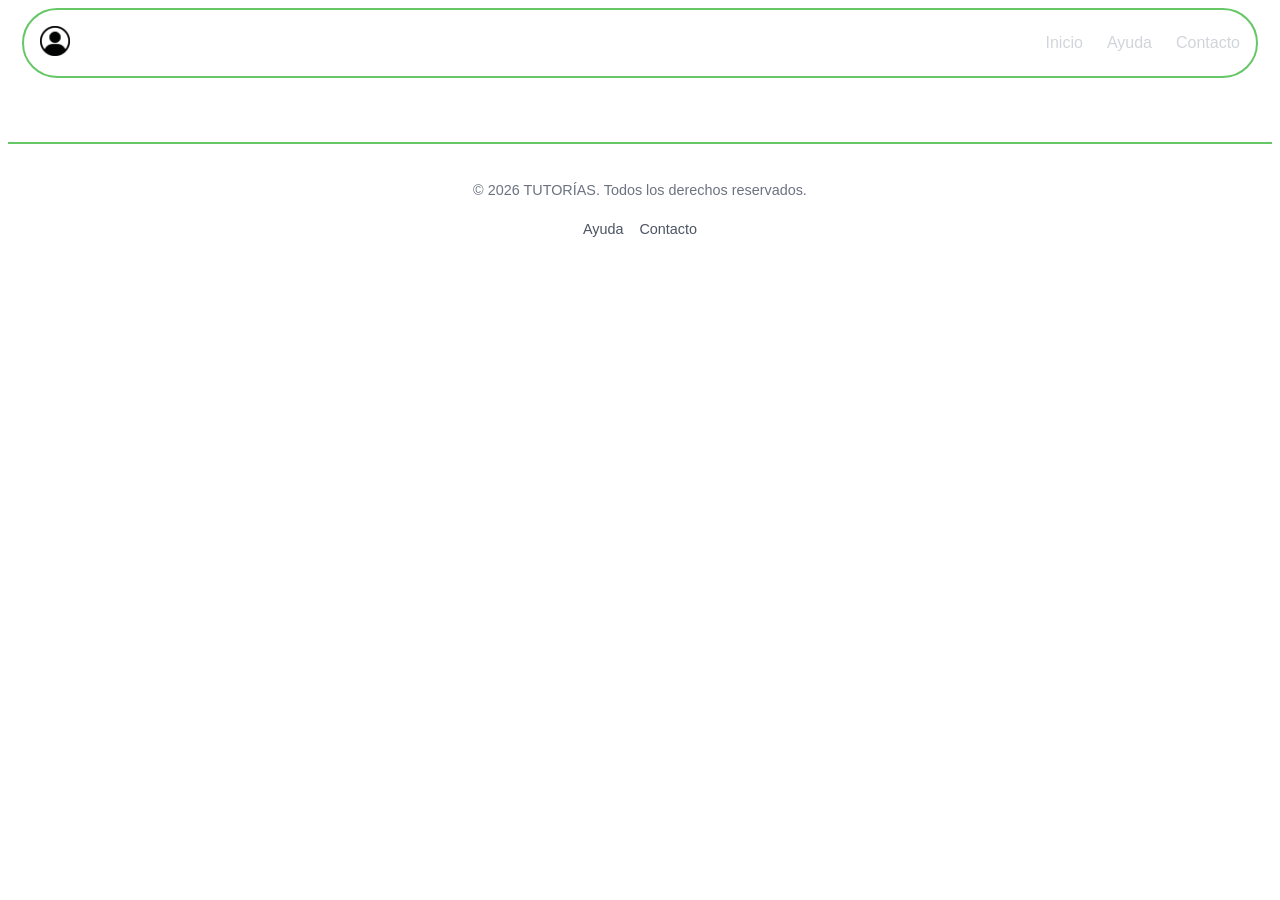
==== index.html @ 4864d7c5 "estructura inicial" ====
<!doctype html>
<html lang="en">
  <head>
    <meta charset="UTF-8" />
    <meta name="viewport" content="width=device-width, initial-scale=1.0" />
    <title>TUTORÍA</title>
    <link rel="stylesheet" href="public/css/nav.css" />
    <link rel="stylesheet" href="public/css/dialog.css" />
    <script src="public/js/iniciarSesion.js" defer></script>
  </head>

  <body>
    <nav class="navbar" aria-label="Navegación principal">
      <div class="logo">
        <img
          src="public/img/ini_sesion.png"
          id="iniciarSesion"
          width="30px"
          height="30px"
        />
      </div>

      <ul class="nav-links">
        <li><a href="index.html">Inicio</a></li>
        <li><a href="ayuda.html">Ayuda</a></li>
        <li><a href="contacto.html">Contacto</a></li>
      </ul>

      <button class="menu-btn" aria-label="Abrir menú">☰</button>
    </nav>

    <dialog id="miModal">
      <!-- Botón de cerrar (X) en la esquina superior derecha -->
      <form method="dialog">
        <button class="btn-cerrar-x" aria-label="Cerrar modal">×</button>
      </form>

      <h2>Iniciar Sesión</h2>
      <p class="modal-subtitulo">
        Introduce tus credenciales para acceder a tu cuenta.
      </p>

      <!-- Formulario de Inicio de Sesión -->
      <form class="formulario-login" id="loginForm">
        <div class="grupo-input">
          <label for="usuario">Usuario</label>
          <input
            type="text"
            id="usuario"
            placeholder="Nombre de usuario"
            required
            autocomplete="username"
          />
        </div>

        <div class="grupo-input">
          <label for="password">Contraseña</label>
          <input
            type="password"
            id="password"
            placeholder="••••••••"
            required
            autocomplete="current-password"
          />
        </div>

        <button type="submit" class="btn-enviar">Entrar</button>
      </form>
    </dialog>

    <!-- FOOTER BÁSICO -->
    <footer class="footer">
      <p>&copy; 2026 TUTORÍAS. Todos los derechos reservados.</p>
      <div class="footer-links">
        <a href="ayuda.html">Ayuda</a>
        <a href="contacto.html">Contacto</a>
      </div>
    </footer>
  </body>
</html>
---- public/css/nav.css ----
html {
  margin: 0;
  font-family: Arial, Helvetica, sans-serif;
}
nav {
  border: 2px solid #66c766;
  border-radius: 45px;
  margin-left: 20%;
  margin-right: 20%;
}

.navbar {
  display: flex;
  justify-content: space-between;
  align-items: center;
  max-width: 1200px;
  margin: 0 auto;
  padding: 0.5rem 1rem;
}

.logo a {
  color: #fff;
  font-size: 1.5rem;
  font-weight: bold;
  text-decoration: none;
}

.nav-links {
  display: flex;
  list-style: none;
  gap: 1.5rem;
}

.nav-links a {
  color: #d1d5db;
  text-decoration: none;
  font-weight: 500;
  transition: color 0.2s ease;
}

.nav-links a:hover,
.nav-links a[aria-current="page"] {
  color: #ffffff;
}

.menu-btn {
  display: none;
  background: none;
  border: none;
  color: #fff;
  font-size: 1.5rem;
  cursor: pointer;
}

/* --- ESTILOS DEL FOOTER --- */
.footer {
  margin-top: 4rem;
  padding: 1.5rem 1rem;
  border-top: 2px solid #66c766;
  text-align: center;
  color: #6b7280;
  font-size: 0.9rem;
  display: flex;
  flex-direction: column;
  gap: 0.5rem;
  align-items: center;
}

.footer-links {
  display: flex;
  gap: 1rem;
}

.footer-links a {
  color: #4b5563;
  text-decoration: none;
  transition: color 0.2s ease;
}

.footer-links a:hover {
  color: #111827;
}
---- public/css/dialog.css ----
/* ==========================================================================
   VENTANA MODAL (Etiqueta <dialog>)
   ========================================================================== */
dialog {
    border: none;
    border-radius: 16px;
    padding: 32px;
    background-color: #ffffff;
    max-width: 400px;
    width: 90%;
    box-shadow: 0 20px 25px -5px rgba(0, 0, 0, 0.1),
        0 10px 10px -5px rgba(0, 0, 0, 0.04);
    position: relative;
    /* Permite posicionar la 'X' de cierre */
}

/* Animación de apertura suave */
dialog[open] {
    animation: mostrarModal 0.3s ease-out forwards;
}

/* Capa de fondo detrás del modal (Oscurecido y desenfocado) */
dialog::backdrop {
    background-color: rgba(15, 23, 42, 0.4);
    backdrop-filter: blur(8px);
}

/* Título e indicaciones del modal */
dialog h2 {
    margin-top: 0;
    color: #1e293b;
    font-family: system-ui, -apple-system, sans-serif;
    font-size: 24px;
    font-weight: 700;
    margin-bottom: 8px;
}

.modal-subtitulo {
    color: #64748b;
    font-family: system-ui, -apple-system, sans-serif;
    font-size: 14px;
    line-height: 1.5;
    margin-bottom: 24px;
    margin-top: 0;
}

/* ==========================================================================
   FORMULARIO DE INICIO DE SESIÓN
   ========================================================================== */
.formulario-login {
    display: flex;
    flex-direction: column;
    gap: 16px;
}

/* Contenedores de etiqueta + caja de texto */
.grupo-input {
    display: flex;
    flex-direction: column;
    gap: 6px;
}

/* Etiquetas (Labels) */
.grupo-input label {
    font-family: system-ui, -apple-system, sans-serif;
    font-size: 14px;
    font-weight: 500;
    color: #334155;
}

/* Cajas de texto (Inputs) */
.grupo-input input {
    padding: 10px 14px;
    border: 1px solid #cbd5e1;
    border-radius: 8px;
    font-family: system-ui, -apple-system, sans-serif;
    font-size: 15px;
    color: #1e293b;
    outline: none;
    transition: border-color 0.2s, box-shadow 0.2s;
}

/* Efecto visual al hacer clic dentro del input (Focus) */
.grupo-input input:focus {
    border-color: #66c766;
    box-shadow: 0 0 0 3px rgba(79, 70, 229, 0.15);
}

/* ==========================================================================
   BOTONES
   ========================================================================== */

/* Botón principal (Entrar) */
.btn-enviar {
    width: 100%;
    padding: 12px;
    background-color: #66c766;
    /* Azul índigo moderno */
    color: #ffffff;
    border: none;
    border-radius: 8px;
    font-family: system-ui, -apple-system, sans-serif;
    font-weight: 600;
    font-size: 15px;
    cursor: pointer;
    margin-top: 8px;
    transition: background-color 0.2s, transform 0.1s;
}

.btn-enviar:hover {
    background-color: #4dc24d;
}

.btn-enviar:active {
    transform: scale(0.98);
}

/* Botón flotante para cerrar (X) */
.btn-cerrar-x {
    position: absolute;
    top: 16px;
    right: 16px;
    background: none;
    border: none;
    color: #94a3b8;
    font-size: 24px;
    line-height: 1;
    cursor: pointer;
    padding: 4px 8px;
    border-radius: 50%;
    transition: background-color 0.2s, color 0.2s;
}

.btn-cerrar-x:hover {
    background-color: #f1f5f9;
    color: #1e293b;
}

/* ==========================================================================
   ANIMACIONES (Keyframes)
   ========================================================================== */
@keyframes mostrarModal {
    from {
        opacity: 0;
        transform: scale(0.95) translateY(10px);
    }

    to {
        opacity: 1;
        transform: scale(1) translateY(0);
    }
}
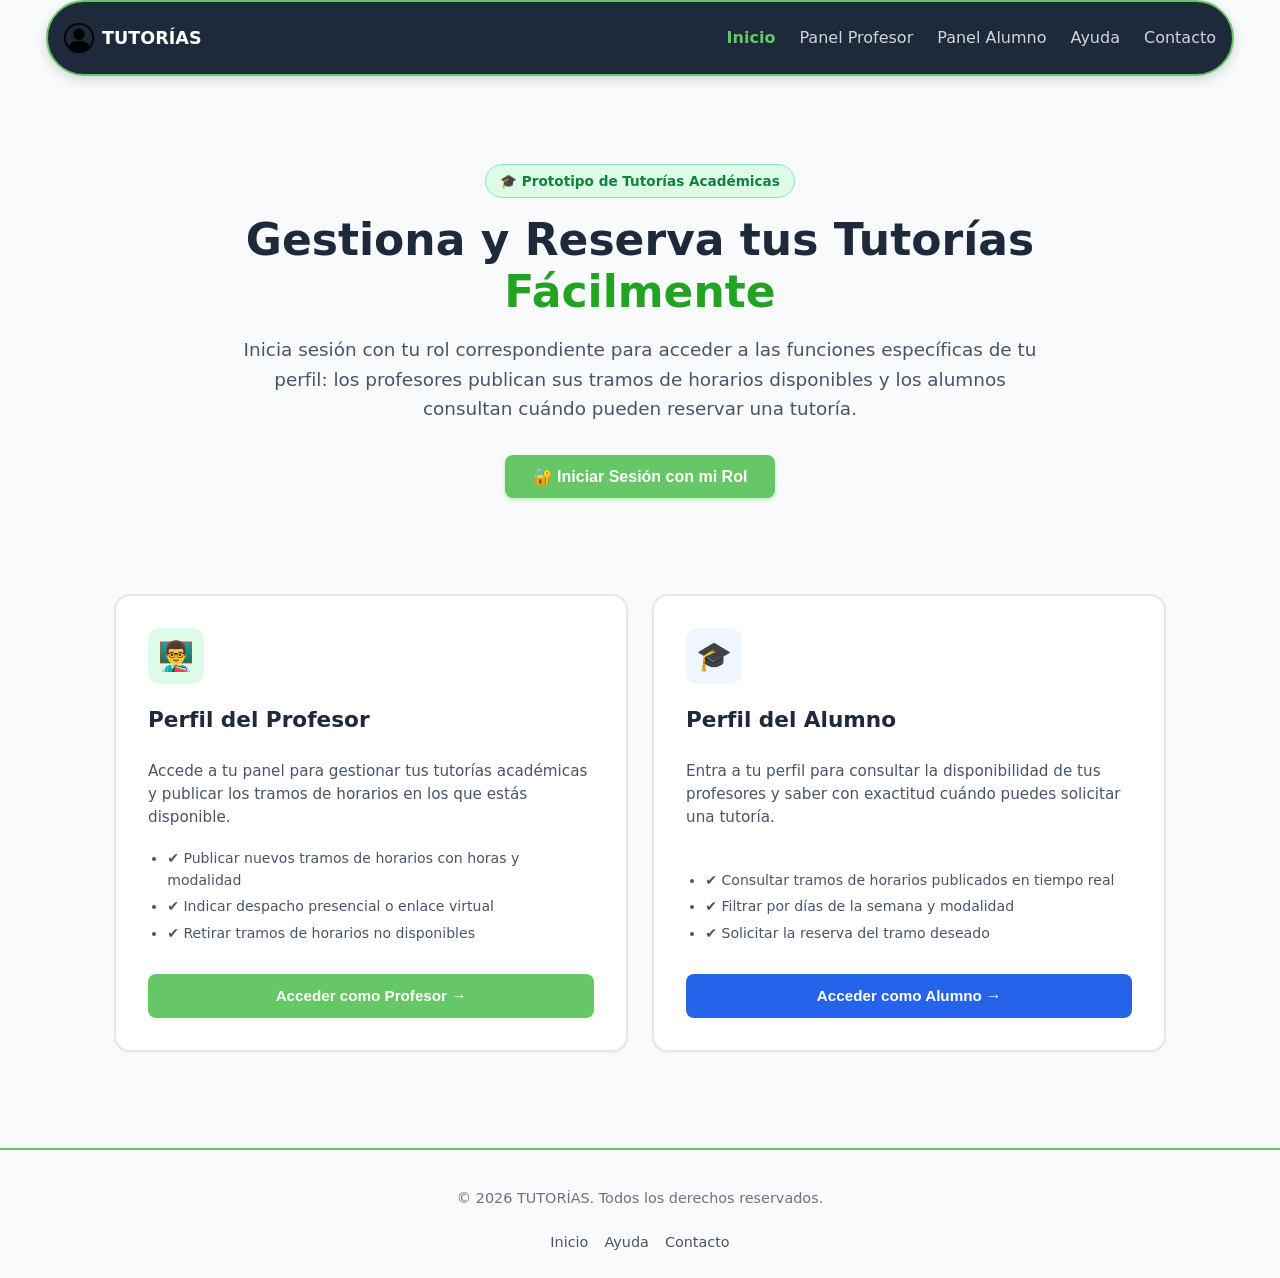
==== commit c140386a: "mejoras en estilos y hecha la parte de crear reservsa del profesor" ====
--- a/index.html
+++ b/index.html
@@ -1,27 +1,38 @@
 <!doctype html>
-<html lang="en">
+<html lang="es">
   <head>
     <meta charset="UTF-8" />
     <meta name="viewport" content="width=device-width, initial-scale=1.0" />
-    <title>TUTORÍA</title>
+    <title>TUTORÍA - Plataforma de Tutorías Académicas</title>
     <link rel="stylesheet" href="public/css/nav.css" />
     <link rel="stylesheet" href="public/css/dialog.css" />
+    <link rel="stylesheet" href="public/css/tutorias.css" />
+    <script src="public/js/horarios.js" defer></script>
     <script src="public/js/iniciarSesion.js" defer></script>
   </head>
 
   <body>
+    <!-- Barra de Navegación Principal -->
     <nav class="navbar" aria-label="Navegación principal">
       <div class="logo">
-        <img
-          src="public/img/ini_sesion.png"
-          id="iniciarSesion"
-          width="30px"
-          height="30px"
-        />
+        <a href="index.html" style="display: flex; align-items: center; gap: 0.5rem; text-decoration: none;">
+          <img
+            src="public/img/ini_sesion.png"
+            id="iniciarSesion"
+            width="30px"
+            height="30px"
+            alt="Iniciar Sesión"
+            title="Haz clic para iniciar sesión"
+            style="cursor: pointer;"
+          />
+          <span style="font-size: 1.1rem; color: #fff; font-weight: 700;">TUTORÍAS</span>
+        </a>
       </div>
 
       <ul class="nav-links">
-        <li><a href="index.html">Inicio</a></li>
+        <li><a href="index.html" aria-current="page" style="color: #66c766; font-weight: 700;">Inicio</a></li>
+        <li><a href="profesor.html">Panel Profesor</a></li>
+        <li><a href="alumno.html">Panel Alumno</a></li>
         <li><a href="ayuda.html">Ayuda</a></li>
         <li><a href="contacto.html">Contacto</a></li>
       </ul>
@@ -29,6 +40,68 @@
       <button class="menu-btn" aria-label="Abrir menú">☰</button>
     </nav>
 
+    <!-- Contenido Principal: Hero y Selección de Rol -->
+    <main class="tutorias-container">
+      <section class="hero-tutorias">
+        <span class="hero-tag">🎓 Prototipo de Tutorías Académicas</span>
+        <h1>Gestiona y Reserva tus Tutorías <span>Fácilmente</span></h1>
+        <p>
+          Inicia sesión con tu rol correspondiente para acceder a las funciones específicas de tu perfil: los profesores publican sus tramos de horarios disponibles y los alumnos consultan cuándo pueden reservar una tutoría.
+        </p>
+
+        <!-- Botón para abrir modal directamente -->
+        <button type="button" class="btn-publicar btn-abrir-login" style="margin: 0 auto 2.5rem auto;">
+          🔐 Iniciar Sesión con mi Rol
+        </button>
+      </section>
+
+      <!-- Cuadrícula de Selección de Roles -->
+      <section class="roles-acceso-grid" aria-label="Acceso por perfiles">
+        <!-- Rol 1: Profesor -->
+        <article class="card-rol-acceso profesor">
+          <div class="card-rol-icono">👨‍🏫</div>
+          <h3>Perfil del Profesor</h3>
+          <p>
+            Accede a tu panel para gestionar tus tutorías académicas y publicar los tramos de horarios en los que estás disponible.
+          </p>
+          <ul>
+            <li>✔ Publicar nuevos tramos de horarios con horas y modalidad</li>
+            <li>✔ Indicar despacho presencial o enlace virtual</li>
+            <li>✔ Retirar tramos de horarios no disponibles</li>
+          </ul>
+          <button
+            type="button"
+            class="btn-acceso-rol profesor"
+            onclick="iniciarSesionRapida('profesor')"
+          >
+            Acceder como Profesor →
+          </button>
+        </article>
+
+        <!-- Rol 2: Alumno -->
+        <article class="card-rol-acceso alumno">
+          <div class="card-rol-icono">🎓</div>
+          <h3>Perfil del Alumno</h3>
+          <p>
+            Entra a tu perfil para consultar la disponibilidad de tus profesores y saber con exactitud cuándo puedes solicitar una tutoría.
+          </p>
+          <ul>
+            <li>✔ Consultar tramos de horarios publicados en tiempo real</li>
+            <li>✔ Filtrar por días de la semana y modalidad</li>
+            <li>✔ Solicitar la reserva del tramo deseado</li>
+          </ul>
+          <button
+            type="button"
+            class="btn-acceso-rol alumno"
+            onclick="iniciarSesionRapida('alumno')"
+          >
+            Acceder como Alumno →
+          </button>
+        </article>
+      </section>
+    </main>
+
+    <!-- Modal de Inicio de Sesión -->
     <dialog id="miModal">
       <!-- Botón de cerrar (X) en la esquina superior derecha -->
       <form method="dialog">
@@ -37,17 +110,17 @@
 
       <h2>Iniciar Sesión</h2>
       <p class="modal-subtitulo">
-        Introduce tus credenciales para acceder a tu cuenta.
+        Introduce tu rol o credenciales para acceder a tu perfil específico.
       </p>
 
       <!-- Formulario de Inicio de Sesión -->
       <form class="formulario-login" id="loginForm">
         <div class="grupo-input">
-          <label for="usuario">Usuario</label>
+          <label for="usuario">Usuario o Rol</label>
           <input
             type="text"
             id="usuario"
-            placeholder="Nombre de usuario"
+            placeholder="Ej: profesor o alumno"
             required
             autocomplete="username"
           />
@@ -59,19 +132,42 @@
             type="password"
             id="password"
             placeholder="••••••••"
+            value="123456"
             required
             autocomplete="current-password"
           />
         </div>
 
-        <button type="submit" class="btn-enviar">Entrar</button>
+        <button type="submit" class="btn-enviar">Entrar con mi rol</button>
+
+        <!-- Pistas y accesos directos para evaluación de prototipo -->
+        <div class="demo-pistas">
+          <strong>Acceso rápido directo (Prototipo):</strong>
+          <div class="demo-botones-rapidos">
+            <button
+              type="button"
+              class="btn-demo-rapido"
+              onclick="iniciarSesionRapida('profesor')"
+            >
+              👨‍🏫 Entrar como Profesor
+            </button>
+            <button
+              type="button"
+              class="btn-demo-rapido"
+              onclick="iniciarSesionRapida('alumno')"
+            >
+              🎓 Entrar como Alumno
+            </button>
+          </div>
+        </div>
       </form>
     </dialog>
 
-    <!-- FOOTER BÁSICO -->
+    <!-- Footer -->
     <footer class="footer">
       <p>&copy; 2026 TUTORÍAS. Todos los derechos reservados.</p>
       <div class="footer-links">
+        <a href="index.html">Inicio</a>
         <a href="ayuda.html">Ayuda</a>
         <a href="contacto.html">Contacto</a>
       </div>
--- a/public/css/nav.css
+++ b/public/css/nav.css
@@ -3,10 +3,13 @@
   font-family: Arial, Helvetica, sans-serif;
 }
 nav {
+  background-color: #1e293b;
   border: 2px solid #66c766;
   border-radius: 45px;
-  margin-left: 20%;
-  margin-right: 20%;
+  margin: 1.25rem auto;
+  max-width: 900px;
+  width: 90%;
+  box-shadow: 0 4px 12px rgba(0, 0, 0, 0.15);
 }
 
 .navbar {
--- a/public/css/tutorias.css
+++ b/public/css/tutorias.css
@@ -0,0 +1,786 @@
+/* ==========================================================================
+   ESTILOS DE GESTIÓN DE HORARIOS Y PERFILES (TUTORÍAS)
+   ========================================================================== */
+
+:root {
+  --color-primary: #66c766;
+  --color-primary-hover: #4dc24d;
+  --color-primary-light: #eaf8ea;
+  --color-dark: #1e293b;
+  --color-dark-surface: #0f172a;
+  --color-gray-50: #f8fafc;
+  --color-gray-100: #f1f5f9;
+  --color-gray-200: #e2e8f0;
+  --color-gray-300: #cbd5e1;
+  --color-gray-600: #475569;
+  --color-gray-700: #334155;
+  --color-danger: #ef4444;
+  --color-danger-hover: #dc2626;
+  --color-blue: #3b82f6;
+  --color-blue-light: #eff6ff;
+  --shadow-sm: 0 1px 2px 0 rgba(0, 0, 0, 0.05);
+  --shadow-md: 0 4px 6px -1px rgba(0, 0, 0, 0.1), 0 2px 4px -1px rgba(0, 0, 0, 0.06);
+  --shadow-lg: 0 10px 15px -3px rgba(0, 0, 0, 0.1), 0 4px 6px -2px rgba(0, 0, 0, 0.05);
+  --radius-sm: 8px;
+  --radius-md: 12px;
+  --radius-lg: 16px;
+  --radius-full: 9999px;
+}
+
+body {
+  margin: 0;
+  background-color: #f8fafc;
+  color: var(--color-gray-700);
+  font-family: system-ui, -apple-system, BlinkMacSystemFont, "Segoe UI", Roboto, sans-serif;
+  line-height: 1.5;
+  min-height: 100vh;
+  display: flex;
+  flex-direction: column;
+}
+
+.tutorias-container {
+  max-width: 1100px;
+  margin: 2rem auto;
+  padding: 0 1.5rem;
+  width: 100%;
+  box-sizing: border-box;
+  flex: 1;
+}
+
+/* ==========================================================================
+   BARRA DE ESTADO DE SESIÓN / PERFIL
+   ========================================================================== */
+.perfil-header-card {
+  background: white;
+  border: 1px solid var(--color-gray-200);
+  border-radius: var(--radius-lg);
+  padding: 1.5rem;
+  box-shadow: var(--shadow-sm);
+  display: flex;
+  justify-content: space-between;
+  align-items: center;
+  flex-wrap: wrap;
+  gap: 1rem;
+  margin-bottom: 2rem;
+  border-left: 6px solid var(--color-primary);
+}
+
+.perfil-info {
+  display: flex;
+  align-items: center;
+  gap: 1rem;
+}
+
+.perfil-avatar {
+  width: 52px;
+  height: 52px;
+  border-radius: var(--radius-full);
+  background: var(--color-primary-light);
+  color: #1b801b;
+  display: flex;
+  align-items: center;
+  justify-content: center;
+  font-size: 1.5rem;
+  font-weight: bold;
+  border: 2px solid var(--color-primary);
+}
+
+.perfil-detalles h2 {
+  margin: 0;
+  font-size: 1.25rem;
+  color: var(--color-dark);
+}
+
+.perfil-detalles p {
+  margin: 0.2rem 0 0 0;
+  color: var(--color-gray-600);
+  font-size: 0.9rem;
+  display: flex;
+  align-items: center;
+  gap: 0.5rem;
+}
+
+.badge-rol {
+  display: inline-block;
+  padding: 0.2rem 0.6rem;
+  border-radius: var(--radius-full);
+  font-size: 0.75rem;
+  font-weight: 700;
+  text-transform: uppercase;
+  letter-spacing: 0.05em;
+}
+
+.badge-rol.profesor {
+  background: #dcfce7;
+  color: #15803d;
+  border: 1px solid #86efac;
+}
+
+.badge-rol.alumno {
+  background: var(--color-blue-light);
+  color: #1d4ed8;
+  border: 1px solid #bfdbfe;
+}
+
+.perfil-acciones {
+  display: flex;
+  gap: 0.75rem;
+  align-items: center;
+}
+
+.btn-cerrar-sesion {
+  background-color: #fee2e2;
+  color: #b91c1c;
+  border: 1px solid #fca5a5;
+  padding: 0.5rem 1rem;
+  border-radius: var(--radius-sm);
+  font-weight: 600;
+  cursor: pointer;
+  font-size: 0.9rem;
+  transition: all 0.2s ease;
+  display: inline-flex;
+  align-items: center;
+  gap: 0.4rem;
+}
+
+.btn-cerrar-sesion:hover {
+  background-color: #fecaca;
+  color: #991b1b;
+}
+
+.btn-secundario {
+  background-color: white;
+  color: var(--color-gray-700);
+  border: 1px solid var(--color-gray-300);
+  padding: 0.5rem 1rem;
+  border-radius: var(--radius-sm);
+  font-weight: 600;
+  cursor: pointer;
+  font-size: 0.9rem;
+  text-decoration: none;
+  transition: all 0.2s;
+}
+
+.btn-secundario:hover {
+  background-color: var(--color-gray-100);
+}
+
+/* ==========================================================================
+   SECCIONES Y TARJETAS PRINCIPALES
+   ========================================================================== */
+.seccion-titulo-bloque {
+  margin-bottom: 1.5rem;
+}
+
+.seccion-titulo-bloque h1 {
+  font-size: 1.85rem;
+  color: var(--color-dark);
+  margin: 0 0 0.4rem 0;
+}
+
+.seccion-titulo-bloque p {
+  color: var(--color-gray-600);
+  margin: 0;
+  font-size: 1rem;
+}
+
+.card-panel {
+  background: white;
+  border-radius: var(--radius-lg);
+  border: 1px solid var(--color-gray-200);
+  padding: 1.75rem;
+  box-shadow: var(--shadow-sm);
+  margin-bottom: 2rem;
+}
+
+.card-header-flex {
+  display: flex;
+  justify-content: space-between;
+  align-items: center;
+  border-bottom: 1px solid var(--color-gray-200);
+  padding-bottom: 1rem;
+  margin-bottom: 1.5rem;
+  flex-wrap: wrap;
+  gap: 1rem;
+}
+
+.card-header-flex h3 {
+  margin: 0;
+  font-size: 1.3rem;
+  color: var(--color-dark);
+  display: flex;
+  align-items: center;
+  gap: 0.5rem;
+}
+
+/* ==========================================================================
+   FORMULARIO DE GESTIÓN DE HORARIOS
+   ========================================================================== */
+.form-grid-horario {
+  display: grid;
+  grid-template-columns: repeat(auto-fit, minmax(220px, 1fr));
+  gap: 1.25rem;
+}
+
+.form-grid-horario .campo-full {
+  grid-column: 1 / -1;
+}
+
+.form-group {
+  display: flex;
+  flex-direction: column;
+  gap: 0.4rem;
+}
+
+.form-group label {
+  font-size: 0.88rem;
+  font-weight: 600;
+  color: var(--color-gray-700);
+}
+
+.form-group input,
+.form-group select,
+.form-group textarea {
+  padding: 0.65rem 0.85rem;
+  border: 1px solid var(--color-gray-300);
+  border-radius: var(--radius-sm);
+  font-size: 0.95rem;
+  font-family: inherit;
+  color: var(--color-dark);
+  background-color: white;
+  transition: border-color 0.2s, box-shadow 0.2s;
+  box-sizing: border-box;
+  width: 100%;
+}
+
+.form-group input:focus,
+.form-group select:focus,
+.form-group textarea:focus {
+  outline: none;
+  border-color: var(--color-primary);
+  box-shadow: 0 0 0 3px rgba(102, 199, 102, 0.25);
+}
+
+.form-acciones {
+  margin-top: 1.5rem;
+  display: flex;
+  justify-content: flex-end;
+  gap: 1rem;
+}
+
+.btn-publicar {
+  background-color: var(--color-primary);
+  color: white;
+  border: none;
+  padding: 0.75rem 1.75rem;
+  border-radius: var(--radius-sm);
+  font-weight: 700;
+  font-size: 1rem;
+  cursor: pointer;
+  transition: all 0.2s;
+  display: inline-flex;
+  align-items: center;
+  gap: 0.5rem;
+  box-shadow: 0 2px 4px rgba(102, 199, 102, 0.4);
+}
+
+.btn-publicar:hover {
+  background-color: var(--color-primary-hover);
+  transform: translateY(-1px);
+  box-shadow: 0 4px 8px rgba(102, 199, 102, 0.4);
+}
+
+.btn-publicar:active {
+  transform: translateY(0);
+}
+
+/* ==========================================================================
+   ALERTAS Y NOTIFICACIONES
+   ========================================================================== */
+.alerta-feedback {
+  display: none;
+  padding: 0.9rem 1.25rem;
+  border-radius: var(--radius-sm);
+  margin-bottom: 1.5rem;
+  font-size: 0.95rem;
+  font-weight: 500;
+  animation: fadeIn 0.3s ease;
+}
+
+.alerta-feedback.exito {
+  display: flex;
+  align-items: center;
+  gap: 0.75rem;
+  background-color: #dcfce7;
+  color: #166534;
+  border: 1px solid #86efac;
+}
+
+.alerta-feedback.info {
+  display: flex;
+  align-items: center;
+  gap: 0.75rem;
+  background-color: var(--color-blue-light);
+  color: #1e40af;
+  border: 1px solid #bfdbfe;
+}
+
+@keyframes fadeIn {
+  from { opacity: 0; transform: translateY(-6px); }
+  to { opacity: 1; transform: translateY(0); }
+}
+
+/* ==========================================================================
+   LISTA Y TARJETAS DE TRAMOS DE HORARIOS
+   ========================================================================== */
+.toolbar-horarios {
+  display: flex;
+  justify-content: space-between;
+  align-items: center;
+  flex-wrap: wrap;
+  gap: 1rem;
+  margin-bottom: 1.25rem;
+  background: white;
+  padding: 1rem 1.25rem;
+  border-radius: var(--radius-md);
+  border: 1px solid var(--color-gray-200);
+}
+
+.contador-badge {
+  font-size: 0.9rem;
+  color: var(--color-gray-600);
+  font-weight: 500;
+}
+
+.contador-badge strong {
+  color: var(--color-dark);
+}
+
+.filtros-horario {
+  display: flex;
+  gap: 0.5rem;
+  align-items: center;
+  flex-wrap: wrap;
+}
+
+.filtros-horario select {
+  padding: 0.4rem 0.75rem;
+  border: 1px solid var(--color-gray-300);
+  border-radius: var(--radius-sm);
+  font-size: 0.88rem;
+  background: white;
+}
+
+.grid-tramos {
+  display: grid;
+  grid-template-columns: repeat(auto-fill, minmax(310px, 1fr));
+  gap: 1.25rem;
+}
+
+.tramo-card {
+  background: white;
+  border: 1px solid var(--color-gray-200);
+  border-radius: var(--radius-md);
+  padding: 1.25rem;
+  box-shadow: var(--shadow-sm);
+  transition: transform 0.2s, box-shadow 0.2s, border-color 0.2s;
+  display: flex;
+  flex-direction: column;
+  position: relative;
+}
+
+.tramo-card:hover {
+  transform: translateY(-2px);
+  box-shadow: var(--shadow-md);
+  border-color: #cbd5e1;
+}
+
+.tramo-card-header {
+  display: flex;
+  justify-content: space-between;
+  align-items: flex-start;
+  margin-bottom: 0.75rem;
+}
+
+.dia-badge {
+  background: #f0fdf4;
+  color: #166534;
+  border: 1px solid #bbf7d0;
+  padding: 0.25rem 0.65rem;
+  border-radius: var(--radius-sm);
+  font-weight: 700;
+  font-size: 0.85rem;
+  display: inline-flex;
+  align-items: center;
+  gap: 0.35rem;
+}
+
+.estado-badge {
+  font-size: 0.75rem;
+  font-weight: 700;
+  padding: 0.2rem 0.55rem;
+  border-radius: var(--radius-full);
+  text-transform: uppercase;
+}
+
+.estado-badge.disponible {
+  background: #dcfce7;
+  color: #15803d;
+  border: 1px solid #86efac;
+}
+
+.hora-rango {
+  font-size: 1.35rem;
+  font-weight: 700;
+  color: var(--color-dark);
+  margin-bottom: 0.5rem;
+  display: flex;
+  align-items: center;
+  gap: 0.4rem;
+}
+
+.hora-rango span {
+  font-size: 0.9rem;
+  color: var(--color-gray-600);
+  font-weight: normal;
+}
+
+.tramo-materia {
+  font-weight: 600;
+  color: var(--color-gray-700);
+  font-size: 1rem;
+  margin-bottom: 0.5rem;
+}
+
+.tramo-detalles {
+  list-style: none;
+  padding: 0;
+  margin: 0.5rem 0 1rem 0;
+  display: flex;
+  flex-direction: column;
+  gap: 0.4rem;
+  font-size: 0.88rem;
+  color: var(--color-gray-600);
+  flex-grow: 1;
+}
+
+.tramo-detalles li {
+  display: flex;
+  align-items: center;
+  gap: 0.4rem;
+}
+
+.badge-modalidad {
+  display: inline-flex;
+  align-items: center;
+  gap: 0.3rem;
+  padding: 0.15rem 0.5rem;
+  border-radius: var(--radius-sm);
+  font-size: 0.78rem;
+  font-weight: 600;
+}
+
+.badge-modalidad.presencial {
+  background: #f1f5f9;
+  color: #334155;
+  border: 1px solid #cbd5e1;
+}
+
+.badge-modalidad.online {
+  background: #eff6ff;
+  color: #1d4ed8;
+  border: 1px solid #bfdbfe;
+}
+
+.tramo-card-footer {
+  border-top: 1px solid var(--color-gray-100);
+  padding-top: 0.9rem;
+  margin-top: auto;
+  display: flex;
+  justify-content: space-between;
+  align-items: center;
+  gap: 0.5rem;
+}
+
+.btn-eliminar-tramo {
+  background-color: #fee2e2;
+  color: #dc2626;
+  border: 1px solid #fecaca;
+  padding: 0.4rem 0.8rem;
+  border-radius: var(--radius-sm);
+  font-size: 0.85rem;
+  font-weight: 600;
+  cursor: pointer;
+  transition: all 0.2s;
+  display: inline-flex;
+  align-items: center;
+  gap: 0.3rem;
+}
+
+.btn-eliminar-tramo:hover {
+  background-color: #fca5a5;
+  color: #991b1b;
+}
+
+.btn-reservar-tramo {
+  background-color: var(--color-primary);
+  color: white;
+  border: none;
+  padding: 0.5rem 1rem;
+  border-radius: var(--radius-sm);
+  font-size: 0.9rem;
+  font-weight: 600;
+  cursor: pointer;
+  width: 100%;
+  transition: all 0.2s;
+  display: inline-flex;
+  align-items: center;
+  justify-content: center;
+  gap: 0.4rem;
+}
+
+.btn-reservar-tramo:hover {
+  background-color: var(--color-primary-hover);
+}
+
+.empty-state {
+  text-align: center;
+  padding: 3.5rem 1.5rem;
+  background: white;
+  border-radius: var(--radius-md);
+  border: 2px dashed var(--color-gray-300);
+}
+
+.empty-state-icon {
+  font-size: 3rem;
+  margin-bottom: 0.75rem;
+  color: var(--color-gray-300);
+}
+
+.empty-state h3 {
+  margin: 0 0 0.5rem 0;
+  color: var(--color-dark);
+}
+
+.empty-state p {
+  color: var(--color-gray-600);
+  margin: 0;
+  max-width: 450px;
+  margin-left: auto;
+  margin-right: auto;
+}
+
+/* ==========================================================================
+   LANDING / PORTADA INDEX.HTML
+   ========================================================================== */
+.hero-tutorias {
+  text-align: center;
+  padding: 3.5rem 1rem 2rem 1rem;
+  max-width: 800px;
+  margin: 0 auto;
+}
+
+.hero-tag {
+  display: inline-block;
+  background: #dcfce7;
+  color: #15803d;
+  font-size: 0.85rem;
+  font-weight: 700;
+  padding: 0.35rem 0.9rem;
+  border-radius: var(--radius-full);
+  margin-bottom: 1rem;
+  border: 1px solid #86efac;
+}
+
+.hero-tutorias h1 {
+  font-size: 2.75rem;
+  line-height: 1.2;
+  color: var(--color-dark);
+  margin: 0 0 1rem 0;
+}
+
+.hero-tutorias h1 span {
+  color: #22a322;
+}
+
+.hero-tutorias p {
+  font-size: 1.15rem;
+  color: var(--color-gray-600);
+  line-height: 1.6;
+  margin: 0 0 2rem 0;
+}
+
+.roles-acceso-grid {
+  display: grid;
+  grid-template-columns: repeat(auto-fit, minmax(280px, 1fr));
+  gap: 1.5rem;
+  margin-top: 1.5rem;
+}
+
+.card-rol-acceso {
+  background: white;
+  border: 2px solid var(--color-gray-200);
+  border-radius: var(--radius-lg);
+  padding: 2rem;
+  text-align: left;
+  box-shadow: var(--shadow-sm);
+  transition: all 0.25s ease;
+  display: flex;
+  flex-direction: column;
+}
+
+.card-rol-acceso:hover {
+  border-color: var(--color-primary);
+  transform: translateY(-4px);
+  box-shadow: var(--shadow-lg);
+}
+
+.card-rol-icono {
+  width: 56px;
+  height: 56px;
+  border-radius: var(--radius-md);
+  display: flex;
+  align-items: center;
+  justify-content: center;
+  font-size: 1.8rem;
+  margin-bottom: 1.25rem;
+}
+
+.card-rol-acceso.profesor .card-rol-icono {
+  background: #dcfce7;
+  color: #15803d;
+}
+
+.card-rol-acceso.alumno .card-rol-icono {
+  background: #eff6ff;
+  color: #1d4ed8;
+}
+
+.card-rol-acceso h3 {
+  margin: 0 0 0.5rem 0;
+  font-size: 1.35rem;
+  color: var(--color-dark);
+}
+
+.card-rol-acceso p {
+  color: var(--color-gray-600);
+  font-size: 0.95rem;
+  line-height: 1.5;
+  margin-bottom: 1.25rem;
+  flex-grow: 1;
+}
+
+.card-rol-acceso ul {
+  padding-left: 1.2rem;
+  margin: 0 0 1.5rem 0;
+  color: var(--color-gray-600);
+  font-size: 0.88rem;
+}
+
+.card-rol-acceso ul li {
+  margin-bottom: 0.35rem;
+}
+
+.btn-acceso-rol {
+  display: block;
+  text-align: center;
+  padding: 0.85rem 1.25rem;
+  border-radius: var(--radius-sm);
+  font-weight: 700;
+  font-size: 0.95rem;
+  text-decoration: none;
+  cursor: pointer;
+  transition: all 0.2s;
+  border: none;
+}
+
+.btn-acceso-rol.profesor {
+  background-color: var(--color-primary);
+  color: white;
+}
+
+.btn-acceso-rol.profesor:hover {
+  background-color: var(--color-primary-hover);
+}
+
+.btn-acceso-rol.alumno {
+  background-color: #2563eb;
+  color: white;
+}
+
+.btn-acceso-rol.alumno:hover {
+  background-color: #1d4ed8;
+}
+
+/* Selector de rol dentro del modal de login */
+.selector-rol-modal {
+  display: flex;
+  gap: 0.5rem;
+  margin-bottom: 1rem;
+}
+
+.selector-rol-modal button {
+  flex: 1;
+  padding: 0.6rem;
+  border: 1px solid var(--color-gray-300);
+  border-radius: var(--radius-sm);
+  background: white;
+  font-weight: 600;
+  font-size: 0.88rem;
+  cursor: pointer;
+  transition: all 0.2s;
+}
+
+.selector-rol-modal button.activo {
+  border-color: var(--color-primary);
+  background: #f0fdf4;
+  color: #166534;
+}
+
+.demo-pistas {
+  margin-top: 1rem;
+  padding: 0.75rem;
+  background: #f8fafc;
+  border: 1px dashed var(--color-gray-300);
+  border-radius: var(--radius-sm);
+  font-size: 0.82rem;
+  color: var(--color-gray-600);
+}
+
+.demo-pistas strong {
+  color: var(--color-dark);
+}
+
+.demo-botones-rapidos {
+  display: flex;
+  gap: 0.5rem;
+  margin-top: 0.5rem;
+}
+
+.btn-demo-rapido {
+  flex: 1;
+  padding: 0.35rem;
+  font-size: 0.78rem;
+  border: 1px solid var(--color-gray-300);
+  border-radius: 4px;
+  background: white;
+  cursor: pointer;
+}
+
+.btn-demo-rapido:hover {
+  background: var(--color-gray-100);
+}
+
+@media (max-width: 768px) {
+  .hero-tutorias h1 {
+    font-size: 2rem;
+  }
+  .perfil-header-card {
+    flex-direction: column;
+    align-items: flex-start;
+  }
+  .perfil-acciones {
+    width: 100%;
+    justify-content: flex-end;
+  }
+}
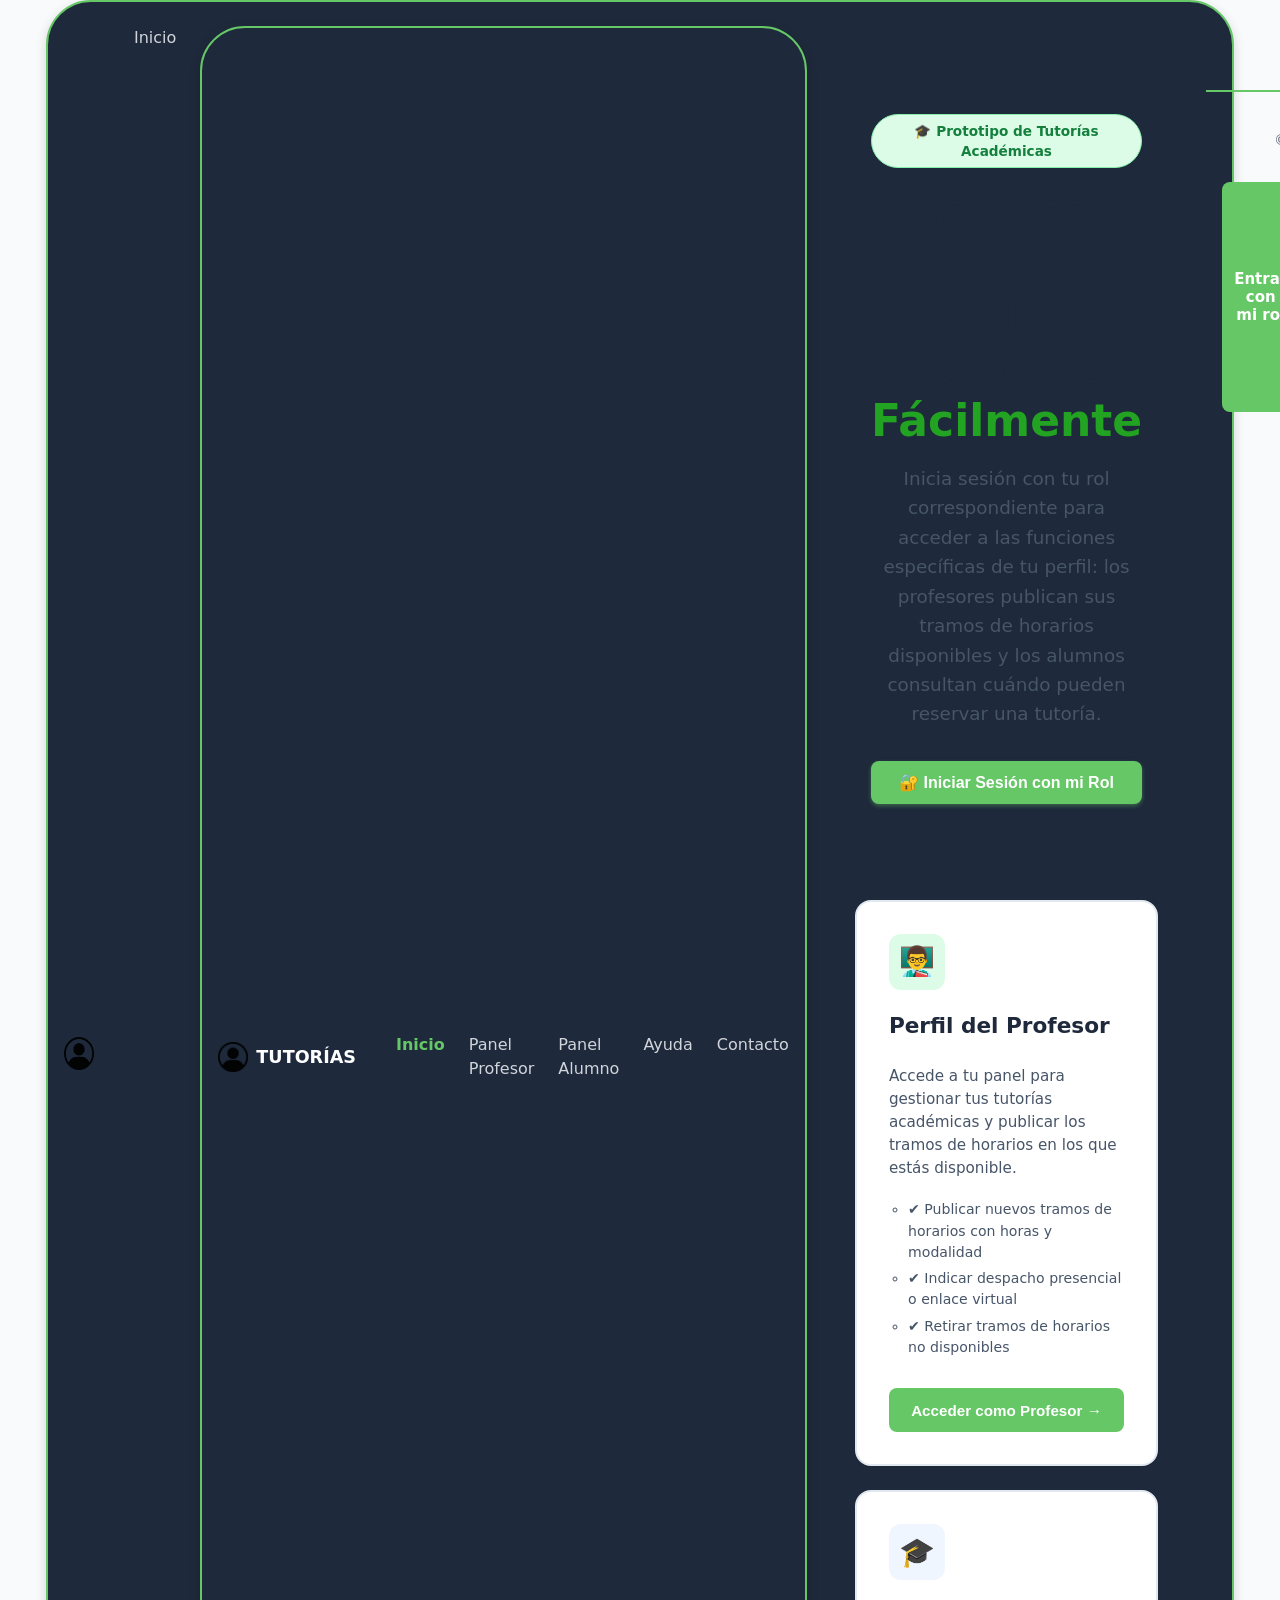
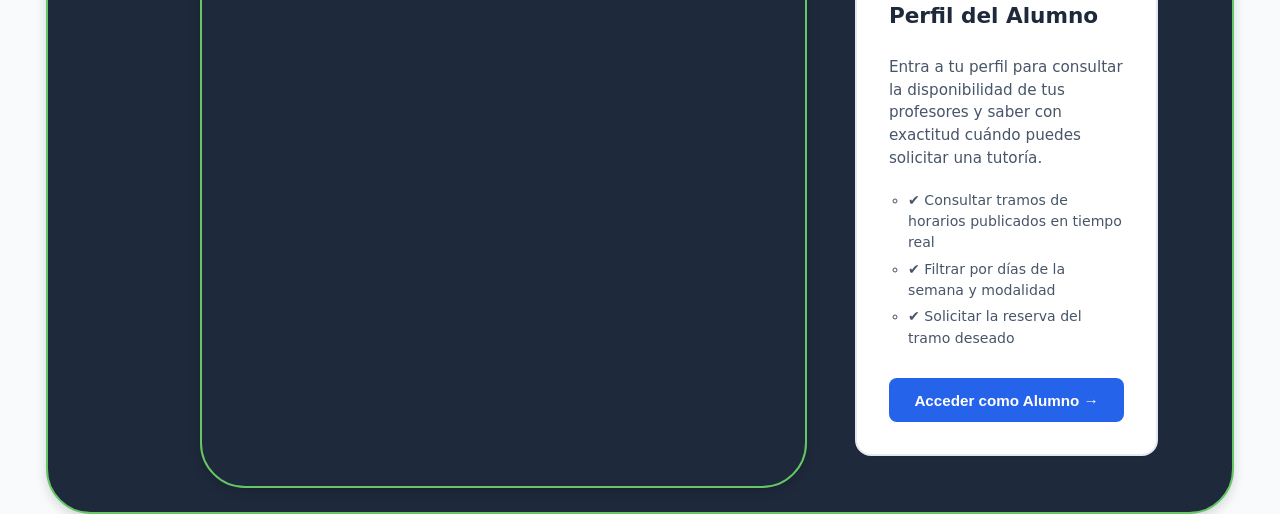
==== commit 244b12c8: "Merge branch 'main' into dev" ====
--- a/index.html
+++ b/index.html
@@ -1,4 +1,11 @@
 <!doctype html>
+<html lang="en">
+  <head>
+    <meta charset="UTF-8" />
+    <meta name="viewport" content="width=device-width, initial-scale=1.0" />
+    <title>TUTORÍA</title>
+    <link rel="stylesheet" href="public/css/nav.css" />
+    <link rel="stylesheet" href="public/css/dialog.css" />
 <html lang="es">
   <head>
     <meta charset="UTF-8" />
@@ -12,6 +19,18 @@
   </head>
 
   <body>
+    <nav class="navbar" aria-label="Navegación principal">
+      <div class="logo">
+        <img
+          src="public/img/ini_sesion.png"
+          id="iniciarSesion"
+          width="30px"
+          height="33px"
+        />
+      </div>
+
+      <ul class="nav-links">
+        <li><a href="index.html">Inicio</a></li>
     <!-- Barra de Navegación Principal -->
     <nav class="navbar" aria-label="Navegación principal">
       <div class="logo">
@@ -110,12 +129,18 @@
 
       <h2>Iniciar Sesión</h2>
       <p class="modal-subtitulo">
+        Introduce tus credenciales para acceder a tu cuenta.
         Introduce tu rol o credenciales para acceder a tu perfil específico.
       </p>
 
       <!-- Formulario de Inicio de Sesión -->
       <form class="formulario-login" id="loginForm">
         <div class="grupo-input">
+          <label for="usuario">Usuario</label>
+          <input
+            type="text"
+            id="usuario"
+            placeholder="Nombre de usuario"
           <label for="usuario">Usuario o Rol</label>
           <input
             type="text"
@@ -138,6 +163,14 @@
           />
         </div>
 
+        <button type="submit" class="btn-enviar">Entrar</button>
+      </form>
+    </dialog>
+
+    <!-- FOOTER BÁSICO -->
+    <footer class="footer">
+      <p>&copy; 2026 TUTORÍAS. Todos los derechos reservados.</p>
+      <div class="footer-links">
         <button type="submit" class="btn-enviar">Entrar con mi rol</button>
 
         <!-- Pistas y accesos directos para evaluación de prototipo -->
--- a/public/css/nav.css
+++ b/public/css/nav.css
@@ -3,6 +3,10 @@
   font-family: Arial, Helvetica, sans-serif;
 }
 nav {
+  border: 2px solid #66c766;
+  border-radius: 45px;
+  margin-left: 20%;
+  margin-right: 20%;
   background-color: #1e293b;
   border: 2px solid #66c766;
   border-radius: 45px;
--- a/public/css/nav.css
+++ b/public/css/nav.css
@@ -3,6 +3,10 @@
   font-family: Arial, Helvetica, sans-serif;
 }
 nav {
+  border: 2px solid #66c766;
+  border-radius: 45px;
+  margin-left: 20%;
+  margin-right: 20%;
   background-color: #1e293b;
   border: 2px solid #66c766;
   border-radius: 45px;
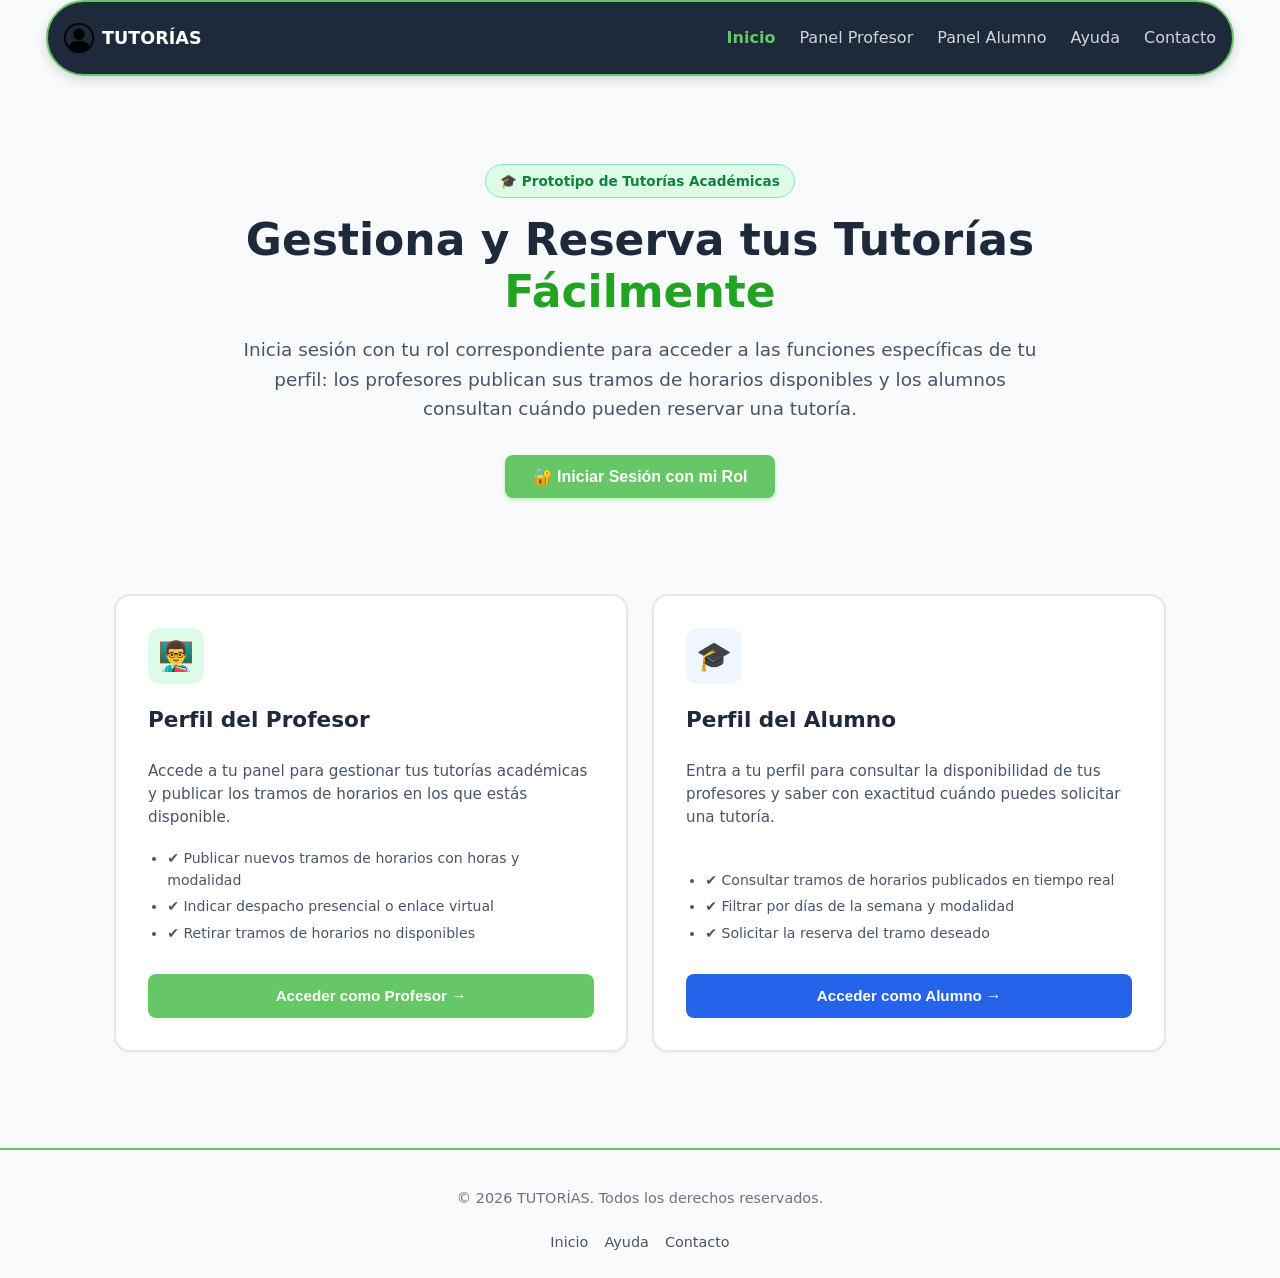
==== commit b5abbca4: "Ale Ahora si arreglado" ====
--- a/index.html
+++ b/index.html
@@ -1,11 +1,4 @@
 <!doctype html>
-<html lang="en">
-  <head>
-    <meta charset="UTF-8" />
-    <meta name="viewport" content="width=device-width, initial-scale=1.0" />
-    <title>TUTORÍA</title>
-    <link rel="stylesheet" href="public/css/nav.css" />
-    <link rel="stylesheet" href="public/css/dialog.css" />
 <html lang="es">
   <head>
     <meta charset="UTF-8" />
@@ -19,18 +12,6 @@
   </head>
 
   <body>
-    <nav class="navbar" aria-label="Navegación principal">
-      <div class="logo">
-        <img
-          src="public/img/ini_sesion.png"
-          id="iniciarSesion"
-          width="30px"
-          height="33px"
-        />
-      </div>
-
-      <ul class="nav-links">
-        <li><a href="index.html">Inicio</a></li>
     <!-- Barra de Navegación Principal -->
     <nav class="navbar" aria-label="Navegación principal">
       <div class="logo">
@@ -129,18 +110,12 @@
 
       <h2>Iniciar Sesión</h2>
       <p class="modal-subtitulo">
-        Introduce tus credenciales para acceder a tu cuenta.
         Introduce tu rol o credenciales para acceder a tu perfil específico.
       </p>
 
       <!-- Formulario de Inicio de Sesión -->
       <form class="formulario-login" id="loginForm">
         <div class="grupo-input">
-          <label for="usuario">Usuario</label>
-          <input
-            type="text"
-            id="usuario"
-            placeholder="Nombre de usuario"
           <label for="usuario">Usuario o Rol</label>
           <input
             type="text"
@@ -163,14 +138,6 @@
           />
         </div>
 
-        <button type="submit" class="btn-enviar">Entrar</button>
-      </form>
-    </dialog>
-
-    <!-- FOOTER BÁSICO -->
-    <footer class="footer">
-      <p>&copy; 2026 TUTORÍAS. Todos los derechos reservados.</p>
-      <div class="footer-links">
         <button type="submit" class="btn-enviar">Entrar con mi rol</button>
 
         <!-- Pistas y accesos directos para evaluación de prototipo -->
--- a/public/css/nav.css
+++ b/public/css/nav.css
@@ -3,10 +3,6 @@
   font-family: Arial, Helvetica, sans-serif;
 }
 nav {
-  border: 2px solid #66c766;
-  border-radius: 45px;
-  margin-left: 20%;
-  margin-right: 20%;
   background-color: #1e293b;
   border: 2px solid #66c766;
   border-radius: 45px;
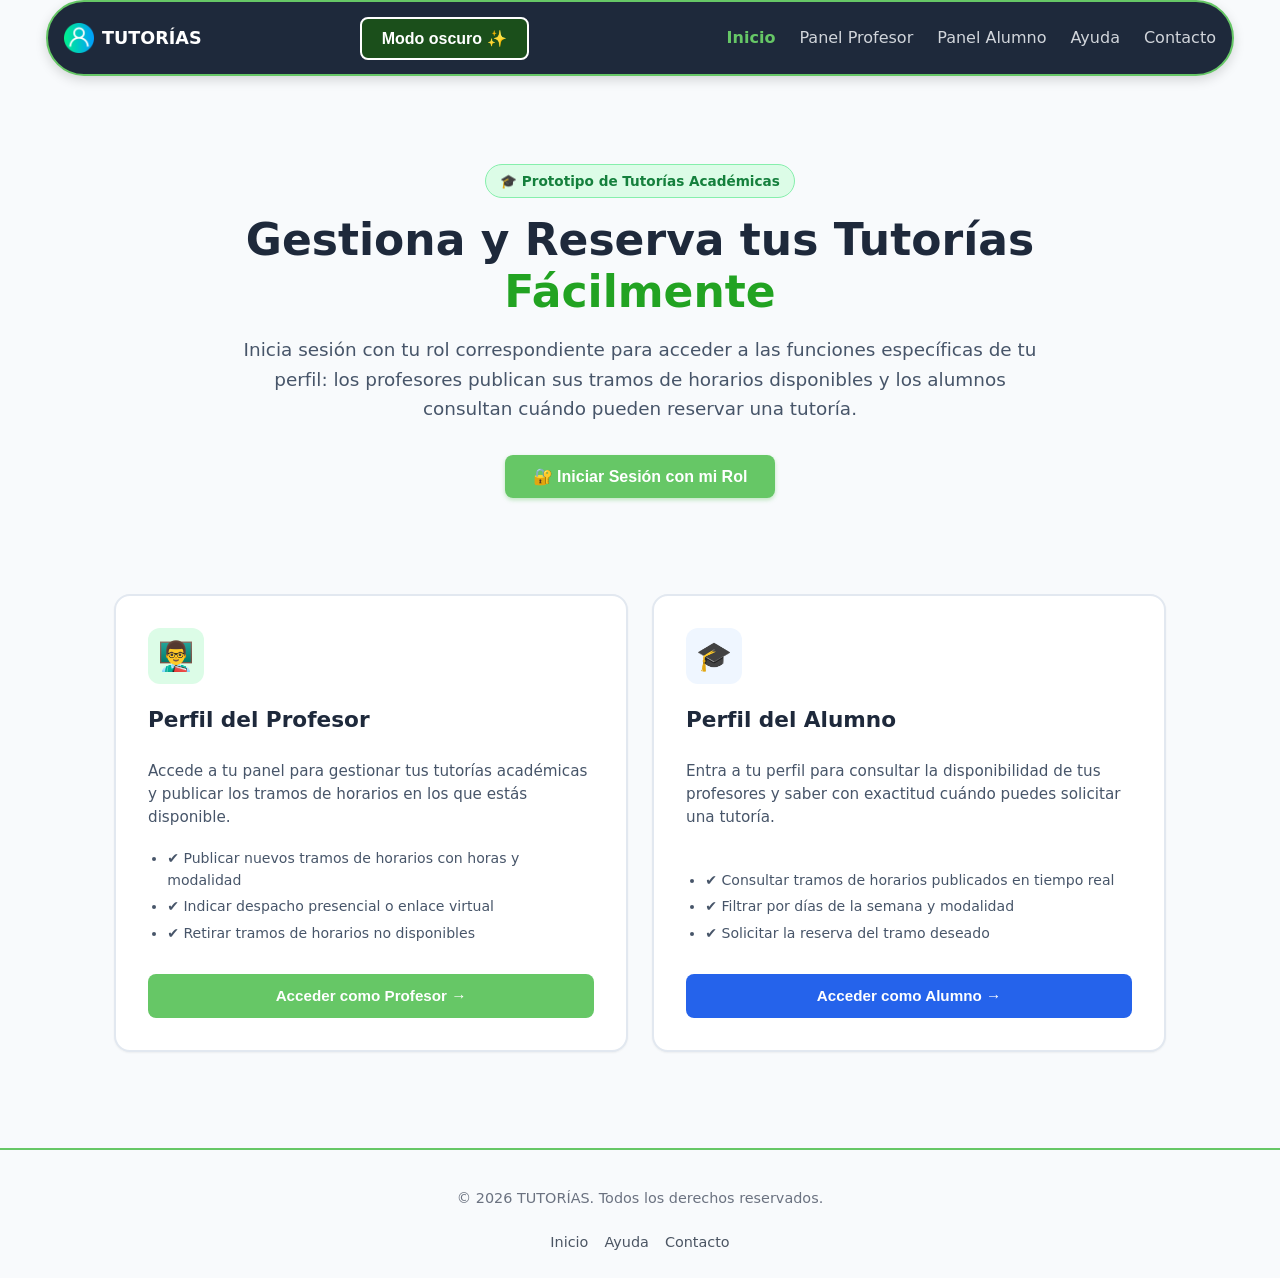
==== commit eda6acdb: "Comienzo de boton modo oscuro" ====
--- a/index.html
+++ b/index.html
@@ -7,6 +7,7 @@
     <link rel="stylesheet" href="public/css/nav.css" />
     <link rel="stylesheet" href="public/css/dialog.css" />
     <link rel="stylesheet" href="public/css/tutorias.css" />
+    <link rel="stylesheet" href="public/css/solicitudes.css" />
     <script src="public/js/horarios.js" defer></script>
     <script src="public/js/iniciarSesion.js" defer></script>
   </head>
@@ -28,6 +29,7 @@
           <span style="font-size: 1.1rem; color: #fff; font-weight: 700;">TUTORÍAS</span>
         </a>
       </div>
+      <button id="modoOscuro">Modo oscuro ✨</button>
 
       <ul class="nav-links">
         <li><a href="index.html" aria-current="page" style="color: #66c766; font-weight: 700;">Inicio</a></li>
--- a/public/css/nav.css
+++ b/public/css/nav.css
@@ -27,7 +27,33 @@
   font-weight: bold;
   text-decoration: none;
 }
+#modoOscuro {
+  padding: 10px 20px;
+  font-size: 1rem;
+  font-weight: 600;
+  color: #ffffff;
+  background-color: #1b4f1b;
+  border: 2px solid #ffffff;
+  border-radius: 8px;
+  cursor: pointer;
+  transition: background-color 0.3s, color 0.3s, transform 0.2s;
+}
 
+#modoOscuro:hover {
+  background-color: #15294a;
+  border: 4px inset #ffffff;
+  color: #ffffff;
+  transform: translateY(-2px);
+}
+
+#modoOscuro:active {
+  transform: translateY(0);
+}
+
+#modoOscuro:focus-visible {
+  outline: 3px solid #60a5fa;
+  outline-offset: 2px;
+}
 .nav-links {
   display: flex;
   list-style: none;
--- a/public/css/solicitudes.css
+++ b/public/css/solicitudes.css
@@ -0,0 +1,161 @@
+/* Solicitudes, notificaciones y marcas de tutoría */
+
+/* Badge de notificaciones en la barra de navegación */
+.badge-notif {
+  display: inline-block;
+  min-width: 18px;
+  margin-left: 6px;
+  padding: 1px 6px;
+  border-radius: 999px;
+  background: #ef4444;
+  color: #fff;
+  font-size: 0.72rem;
+  font-weight: 700;
+  line-height: 1.4;
+  text-align: center;
+}
+
+/* Toasts */
+#toastTutorias {
+  position: fixed;
+  right: 1rem;
+  bottom: 1rem;
+  z-index: 9999;
+  display: flex;
+  flex-direction: column;
+  gap: 0.5rem;
+  max-width: min(360px, 90vw);
+}
+.toast-item {
+  padding: 0.8rem 1rem;
+  border-radius: 10px;
+  background: #1e293b;
+  border-left: 4px solid #66c766;
+  color: #fff;
+  font-size: 0.9rem;
+  box-shadow: 0 8px 20px rgba(0, 0, 0, 0.25);
+  animation: toastEntrada 0.25s ease-out;
+}
+@keyframes toastEntrada {
+  from { opacity: 0; transform: translateY(10px); }
+  to { opacity: 1; transform: translateY(0); }
+}
+
+/* Lista de solicitudes (profesor y alumno) */
+.contador-solicitudes {
+  font-size: 0.85rem;
+  color: #64748b;
+}
+.contador-solicitudes.con-pendientes {
+  padding: 0.2rem 0.7rem;
+  border-radius: 999px;
+  background: #fee2e2;
+  color: #b91c1c;
+}
+.lista-solicitudes {
+  display: flex;
+  flex-direction: column;
+  gap: 0.8rem;
+}
+.solicitudes-vacio {
+  margin: 0;
+  color: #64748b;
+}
+.solicitud-card {
+  display: flex;
+  justify-content: space-between;
+  align-items: center;
+  gap: 1rem;
+  flex-wrap: wrap;
+  padding: 1rem;
+  border: 1px solid #e2e8f0;
+  border-left: 5px solid #94a3b8;
+  border-radius: 10px;
+  background: #fff;
+}
+.solicitud-card.pendiente { border-left-color: #f59e0b; background: #fffbeb; }
+.solicitud-card.aceptada { border-left-color: #22c55e; background: #f0fdf4; }
+.solicitud-card.rechazada,
+.solicitud-card.cancelada { border-left-color: #cbd5e1; opacity: 0.8; }
+
+.solicitud-titulo {
+  display: flex;
+  align-items: center;
+  flex-wrap: wrap;
+  gap: 0.6rem;
+  margin-bottom: 0.3rem;
+}
+.solicitud-detalle {
+  color: #475569;
+  font-size: 0.9rem;
+  line-height: 1.5;
+}
+.solicitud-motivo {
+  margin-top: 0.3rem;
+  color: #334155;
+  font-size: 0.9rem;
+  font-style: italic;
+}
+.solicitud-estado {
+  padding: 0.15rem 0.6rem;
+  border-radius: 999px;
+  font-size: 0.78rem;
+  font-weight: 600;
+  background: #e2e8f0;
+  color: #334155;
+}
+.solicitud-estado.pendiente { background: #fef3c7; color: #92400e; }
+.solicitud-estado.aceptada { background: #dcfce7; color: #166534; }
+.solicitud-estado.rechazada { background: #fee2e2; color: #991b1b; }
+
+.solicitud-acciones {
+  display: flex;
+  gap: 0.5rem;
+}
+.btn-aceptar,
+.btn-rechazar {
+  padding: 0.55rem 0.9rem;
+  border-radius: 8px;
+  font-size: 0.88rem;
+  font-weight: 600;
+  cursor: pointer;
+}
+.btn-aceptar {
+  border: none;
+  background: #22c55e;
+  color: #fff;
+}
+.btn-aceptar:hover { background: #16a34a; }
+.btn-rechazar {
+  border: 1px solid #cbd5e1;
+  background: #fff;
+  color: #475569;
+}
+.btn-rechazar:hover { background: #f1f5f9; }
+
+/* Calendario del alumno */
+.hueco span,
+.hueco small { display: block; }
+.hueco small { margin-top: 2px; font-size: 0.74rem; opacity: 0.85; }
+td .hueco + .hueco { margin-top: 6px; }
+.celda-vacia { color: #cbd5e1; }
+
+.hueco.mia { cursor: default; font-weight: 600; }
+.hueco.mia.aceptada { background: #22c55e; color: #fff; }
+.hueco.mia.pendiente { background: #fef3c7; color: #92400e; border: 1px dashed #f59e0b; }
+
+.leyenda i.l-pendiente { background: #fef3c7; border: 1px dashed #f59e0b; }
+.leyenda i.l-aceptada { background: #22c55e; }
+
+.campo-motivo {
+  display: block;
+  width: 100%;
+  max-width: 600px;
+  margin-bottom: 14px;
+  padding: 10px;
+  border: 1px solid #d5dce2;
+  border-radius: 8px;
+  font-family: inherit;
+  font-size: 0.95rem;
+  box-sizing: border-box;
+}
